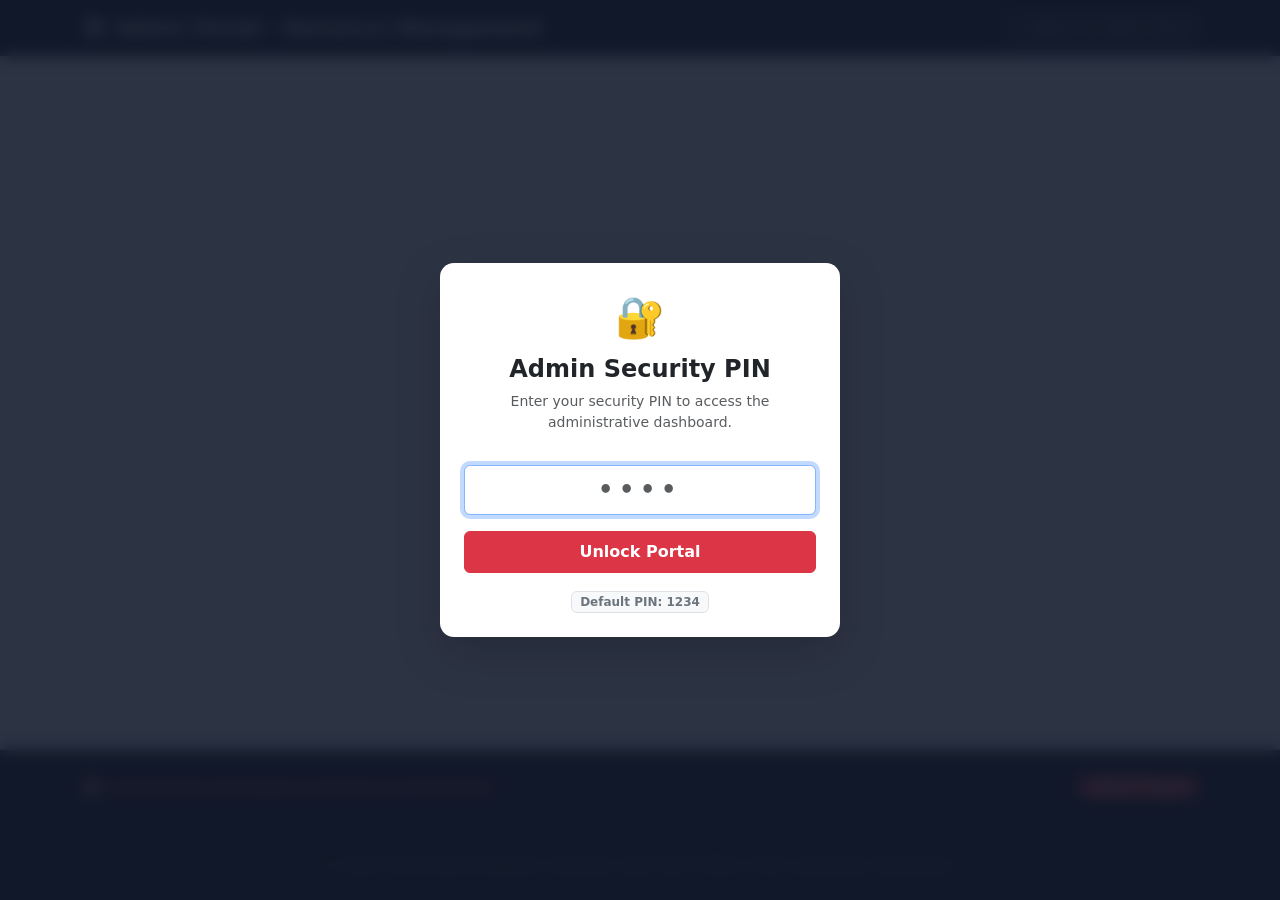
==== admin.html @ c096e893 "Initial commit: Community Emergency Resource Directory for CSE326" ====
<!DOCTYPE html>
<html lang="en">
<head>
  <meta charset="UTF-8">
  <meta name="viewport" content="width=device-width, initial-scale=1.0">
  <title>Admin Portal - Emergency Resource Directory | CSE326 Project</title>

  <!-- Bootstrap 5 CSS -->
  <link href="https://cdn.jsdelivr.net/npm/bootstrap@5.3.0/dist/css/bootstrap.min.css" rel="stylesheet">
  <!-- Custom Styles -->
  <link rel="stylesheet" href="css/styles.css">
</head>
<body class="bg-light d-flex flex-column min-vh-100">

  <!-- Header Navigation -->
  <header>
    <nav class="navbar navbar-dark bg-dark shadow-sm">
      <div class="container">
        <span class="navbar-brand fw-bold d-flex align-items-center gap-2">
          <span>🛡️</span> Admin Portal - Resource Management
        </span>
        <div class="d-flex align-items-center gap-2">
          <button id="logoutBtn" class="btn btn-outline-warning btn-sm d-none" title="Lock the admin portal">
            🔒 Lock Portal
          </button>
          <a href="index.html" class="btn btn-outline-light btn-sm">
            ← Return to Public Portal
          </a>
        </div>
      </div>
    </nav>
  </header>

  <!-- ========================================================================
       Security PIN Verification Modal Overlay
       ======================================================================== -->
  <div id="pinOverlay" class="pin-backdrop d-flex justify-content-center align-items-center">
    <div class="card shadow-lg border-0 p-4 text-center pin-card bg-white">
      <div class="mb-3">
        <span class="fs-1">🔐</span>
        <h4 class="fw-bold mt-2 text-dark">Admin Security PIN</h4>
        <p class="text-muted small">Enter your security PIN to access the administrative dashboard.</p>
      </div>
      <form id="pinForm" novalidate>
        <div class="mb-3">
          <input type="password" id="pinInput" class="form-control text-center fs-4 fw-bold letter-spacing-2" maxlength="6" placeholder="••••" required autofocus autocomplete="off">
          <div id="pinError" class="text-danger small mt-2 fw-semibold d-none"></div>
        </div>
        <button type="submit" class="btn btn-danger w-100 fw-semibold py-2">
          Unlock Portal
        </button>
      </form>
      <div class="mt-3">
        <span class="badge bg-light text-secondary border">Default PIN: <strong>1234</strong></span>
      </div>
    </div>
  </div>

  <!-- ========================================================================
       Main Admin Dashboard Content (Hidden until unlocked)
       ======================================================================== -->
  <main id="adminContent" class="container my-4 flex-grow-1 d-none">

    <!-- Notification Alert Banner Placeholder -->
    <div id="alertPlaceholder"></div>

    <div class="row">

      <!-- Add Resource Form Column -->
      <section class="col-lg-4 mb-4">
        <div class="card shadow-sm border-0">
          <div class="card-header bg-danger text-white py-2">
            <h6 class="fw-bold mb-0">➕ Add New Emergency Resource</h6>
          </div>
          <div class="card-body">
            <form id="addResourceForm" novalidate>
              
              <div class="mb-2">
                <label for="resName" class="form-label small fw-semibold">Resource / Facility Name</label>
                <input type="text" id="resName" class="form-control" required placeholder="e.g. Civil Hospital Relief Wing">
                <div class="invalid-feedback">Please enter a valid resource name (min 3 characters).</div>
              </div>

              <div class="mb-2">
                <label for="resCategory" class="form-label small fw-semibold">Category</label>
                <select id="resCategory" class="form-select">
                  <option value="Medical">Medical Aid</option>
                  <option value="Shelter">Shelter</option>
                  <option value="Food & Water">Food & Water</option>
                  <option value="Helpline">Helpline</option>
                </select>
              </div>

              <div class="mb-2">
                <label for="resContact" class="form-label small fw-semibold">Emergency Contact Number</label>
                <input type="text" id="resContact" class="form-control" required placeholder="e.g. 9876543210 or 1070">
                <div class="invalid-feedback">Enter a valid phone number (10 digits) or helpline.</div>
              </div>

              <div class="row g-2 mb-2">
                <div class="col-6">
                  <label for="resLat" class="form-label small fw-semibold">Latitude</label>
                  <input type="number" step="any" id="resLat" class="form-control" required placeholder="e.g. 31.2530">
                  <div class="invalid-feedback">Valid lat: -90 to 90.</div>
                </div>
                <div class="col-6">
                  <label for="resLng" class="form-label small fw-semibold">Longitude</label>
                  <input type="number" step="any" id="resLng" class="form-control" required placeholder="e.g. 75.7037">
                  <div class="invalid-feedback">Valid lng: -180 to 180.</div>
                </div>
              </div>

              <div class="mb-3">
                <label for="resStatus" class="form-label small fw-semibold">Availability Status</label>
                <select id="resStatus" class="form-select">
                  <option value="Available">Available</option>
                  <option value="Limited">Limited</option>
                  <option value="Full">Full</option>
                </select>
              </div>

              <button type="submit" class="btn btn-danger w-100 fw-semibold">
                Save Emergency Listing
              </button>
            </form>
          </div>
        </div>
      </section>

      <!-- Management Table Column -->
      <section class="col-lg-8">
        <div class="card shadow-sm border-0">
          <div class="card-header bg-white py-2 d-flex flex-wrap justify-content-between align-items-center gap-2">
            <div class="d-flex align-items-center gap-2">
              <h6 class="fw-bold mb-0 text-secondary">📋 Listing Verification & Live Status</h6>
              <span class="badge bg-secondary" id="adminListingCount">0 Listings</span>
            </div>
            <div class="d-flex gap-2">
              <button id="exportJsonBtn" class="btn btn-outline-primary btn-sm" title="Export listings as JSON file">
                📥 Export JSON
              </button>
              <button id="resetDataBtn" class="btn btn-outline-secondary btn-sm" title="Reset sample resources to default">
                🔄 Reset Demo Data
              </button>
            </div>
          </div>
          <div class="card-body p-0">
            <div class="table-responsive">
              <table class="table table-bordered table-hover align-middle mb-0">
                <thead class="table-light">
                  <tr>
                    <th>Resource Details</th>
                    <th style="width: 140px;">Availability</th>
                    <th style="width: 120px;">Verification</th>
                    <th style="width: 100px;">Actions</th>
                  </tr>
                </thead>
                <tbody id="adminTableBody">
                  <!-- Injected dynamically via admin.js -->
                </tbody>
              </table>
            </div>
          </div>
        </div>
      </section>

    </div>
  </main>

  <!-- Semantic Footer with Academic Credentials -->
  <footer class="bg-dark text-light py-4">
    <div class="container text-center">
      <div class="row align-items-center">
        <div class="col-md-6 text-md-start mb-2 mb-md-0">
          <span class="fw-bold text-danger">🚨 Community Emergency Resource Directory</span>
          <p class="small text-muted mb-0">Admin Portal - Restricted Access Dashboard</p>
        </div>
        <div class="col-md-6 text-md-end">
          <span class="badge bg-danger mb-1">CSE326 Project</span>
          <p class="small text-muted mb-0">Internet & Web Programming | Academic Submission</p>
        </div>
      </div>
      <hr class="border-secondary my-3">
      <p class="small text-secondary mb-0">© 2026 Community Emergency Directory. Built with HTML5, CSS3, JavaScript, Bootstrap 5</p>
    </div>
  </footer>

  <!-- Scripts in Proper Execution Order -->
  <script src="js/data.js"></script>
  <script src="js/admin.js"></script>
</body>
</html>
---- css/styles.css ----
/* ==========================================================================
   Community Emergency Resource Directory - Stylesheet
   Course: CSE326 (Internet & Web Programming)
   ========================================================================== */

/* Root CSS Variables for Design Consistency */
:root {
  --primary-red: #dc3545;
  --dark-red: #bb2d3b;
  --emergency-bg: #fff5f5;
  --dark-navy: #0f172a;
  --card-border: #e2e8f0;
}

/* Ensure the Leaflet map container has explicit dimensions */
#map {
  height: 380px;
  width: 100%;
  border-radius: 8px;
  z-index: 1;
}

/* Emergency Helpline Quick Strip */
.helpline-strip {
  background: linear-gradient(90deg, #dc3545 0%, #b02a37 100%);
  color: #ffffff;
  font-size: 0.88rem;
}

.helpline-chip {
  background: rgba(255, 255, 255, 0.18);
  border-radius: 20px;
  padding: 3px 12px;
  transition: all 0.2s ease;
  text-decoration: none;
  color: #ffffff;
  display: inline-flex;
  align-items: center;
  gap: 5px;
}

.helpline-chip:hover {
  background: #ffffff;
  color: var(--primary-red);
  transform: translateY(-1px);
}

/* Interactive Resource Cards with Hover Animation */
.resource-card {
  transition: transform 0.25s ease, box-shadow 0.25s ease;
  border: 1px solid var(--card-border);
  border-radius: 10px;
}

.resource-card:hover {
  transform: translateY(-5px);
  box-shadow: 0 10px 20px rgba(0, 0, 0, 0.08) !important;
}

/* Custom Verification Status Badges */
.badge-verified {
  background-color: #198754;
  color: #ffffff;
}

.badge-unverified {
  background-color: #ffc107;
  color: #212529;
}

/* Quick helpline card tweaks */
.helpline-box {
  background-color: #f8f9fa;
  border-left: 4px solid #dc3545;
}

/* Stats Counter Cards */
.stat-card {
  background: #ffffff;
  border-radius: 8px;
  padding: 12px 16px;
  border-left: 4px solid var(--primary-red);
  box-shadow: 0 2px 4px rgba(0, 0, 0, 0.04);
}

/* Ensure Leaflet popups fit nicely */
.leaflet-popup-content {
  font-family: inherit;
  line-height: 1.4;
}

/* ==========================================================================
   Security PIN Lock Screen Overlay (Admin Portal)
   ========================================================================== */
.pin-backdrop {
  position: fixed;
  top: 0;
  left: 0;
  width: 100vw;
  height: 100vh;
  background: rgba(15, 23, 42, 0.88);
  backdrop-filter: blur(8px);
  -webkit-backdrop-filter: blur(8px);
  z-index: 9999;
}

.pin-card {
  max-width: 400px;
  width: 90%;
  border-radius: 14px;
}

.letter-spacing-2 {
  letter-spacing: 0.35rem;
}

/* Keyframe shake animation for incorrect PIN entry */
@keyframes shakeEffect {
  0%, 100% { transform: translateX(0); }
  20%, 60% { transform: translateX(-10px); }
  40%, 80% { transform: translateX(10px); }
}

.shake {
  animation: shakeEffect 0.4s ease-in-out;
}

/* Footer Styling */
footer {
  margin-top: auto;
  border-top: 1px solid #e9ecef;
}
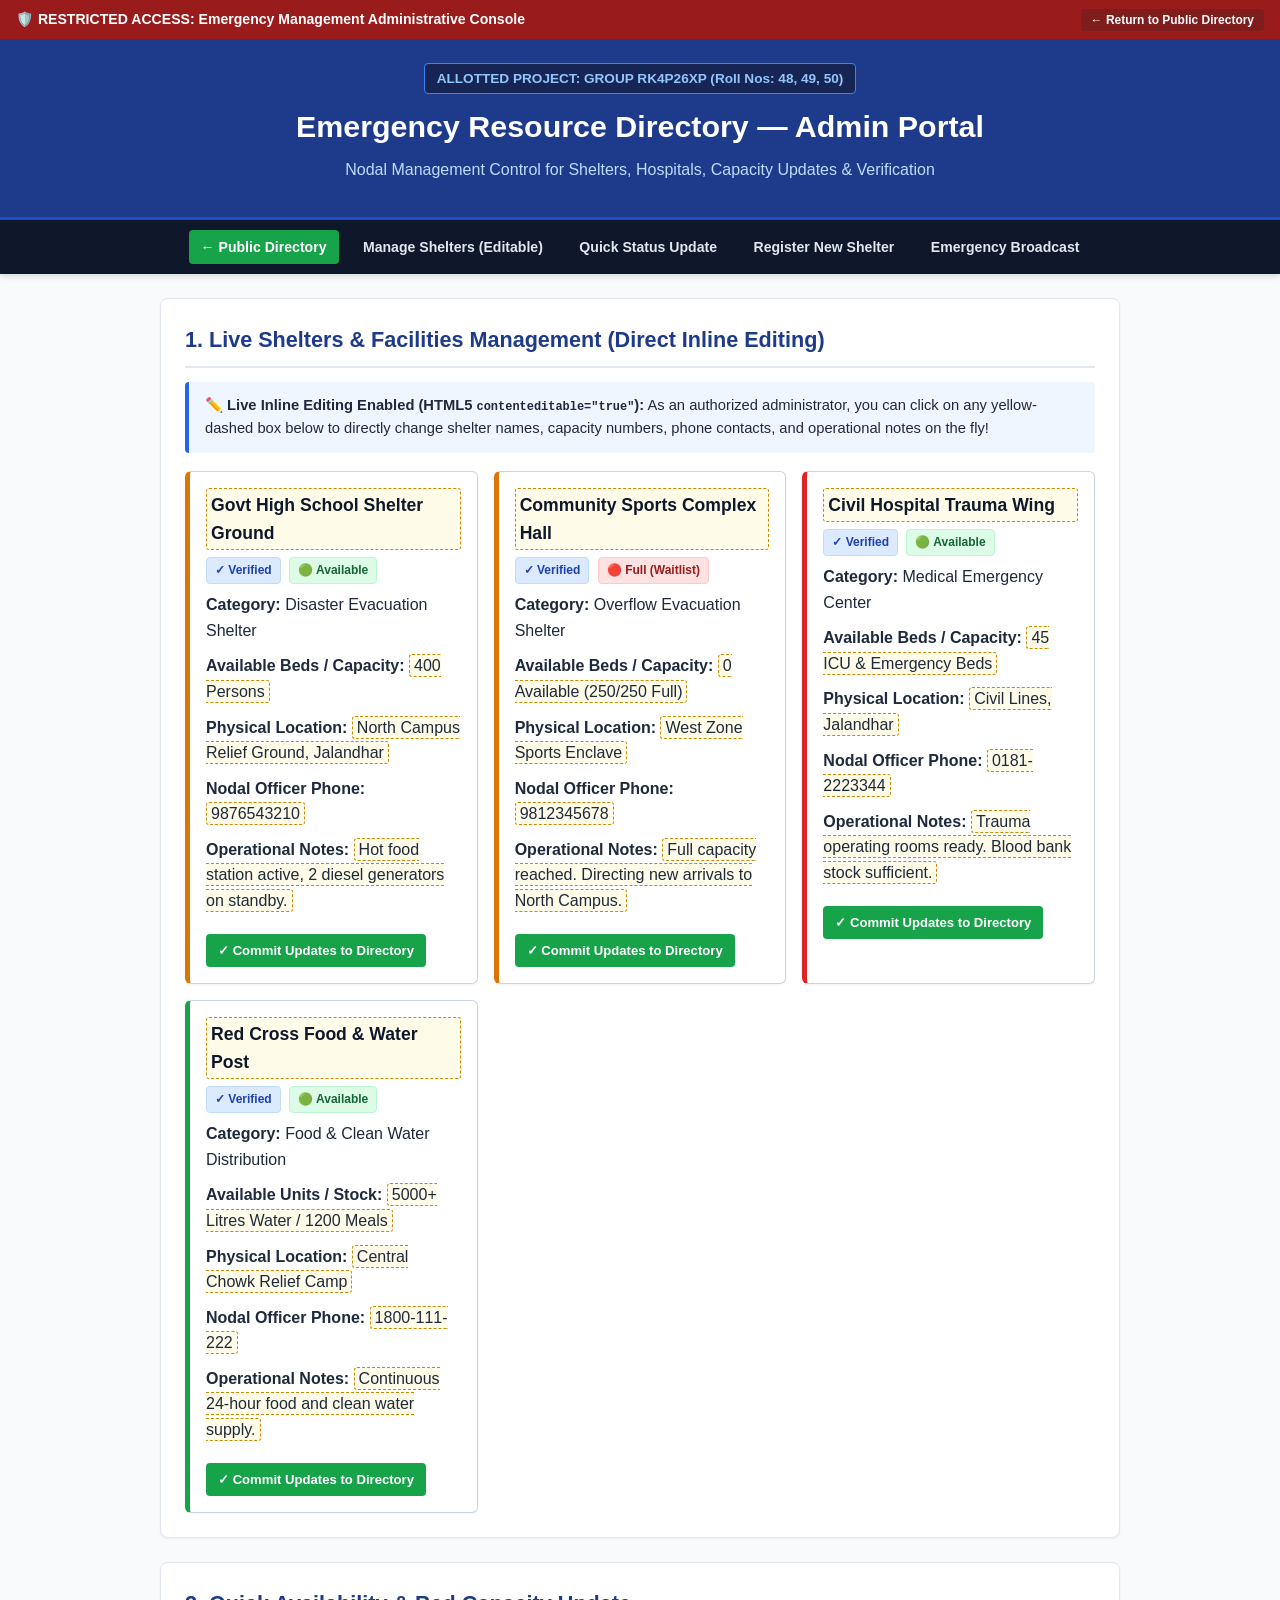
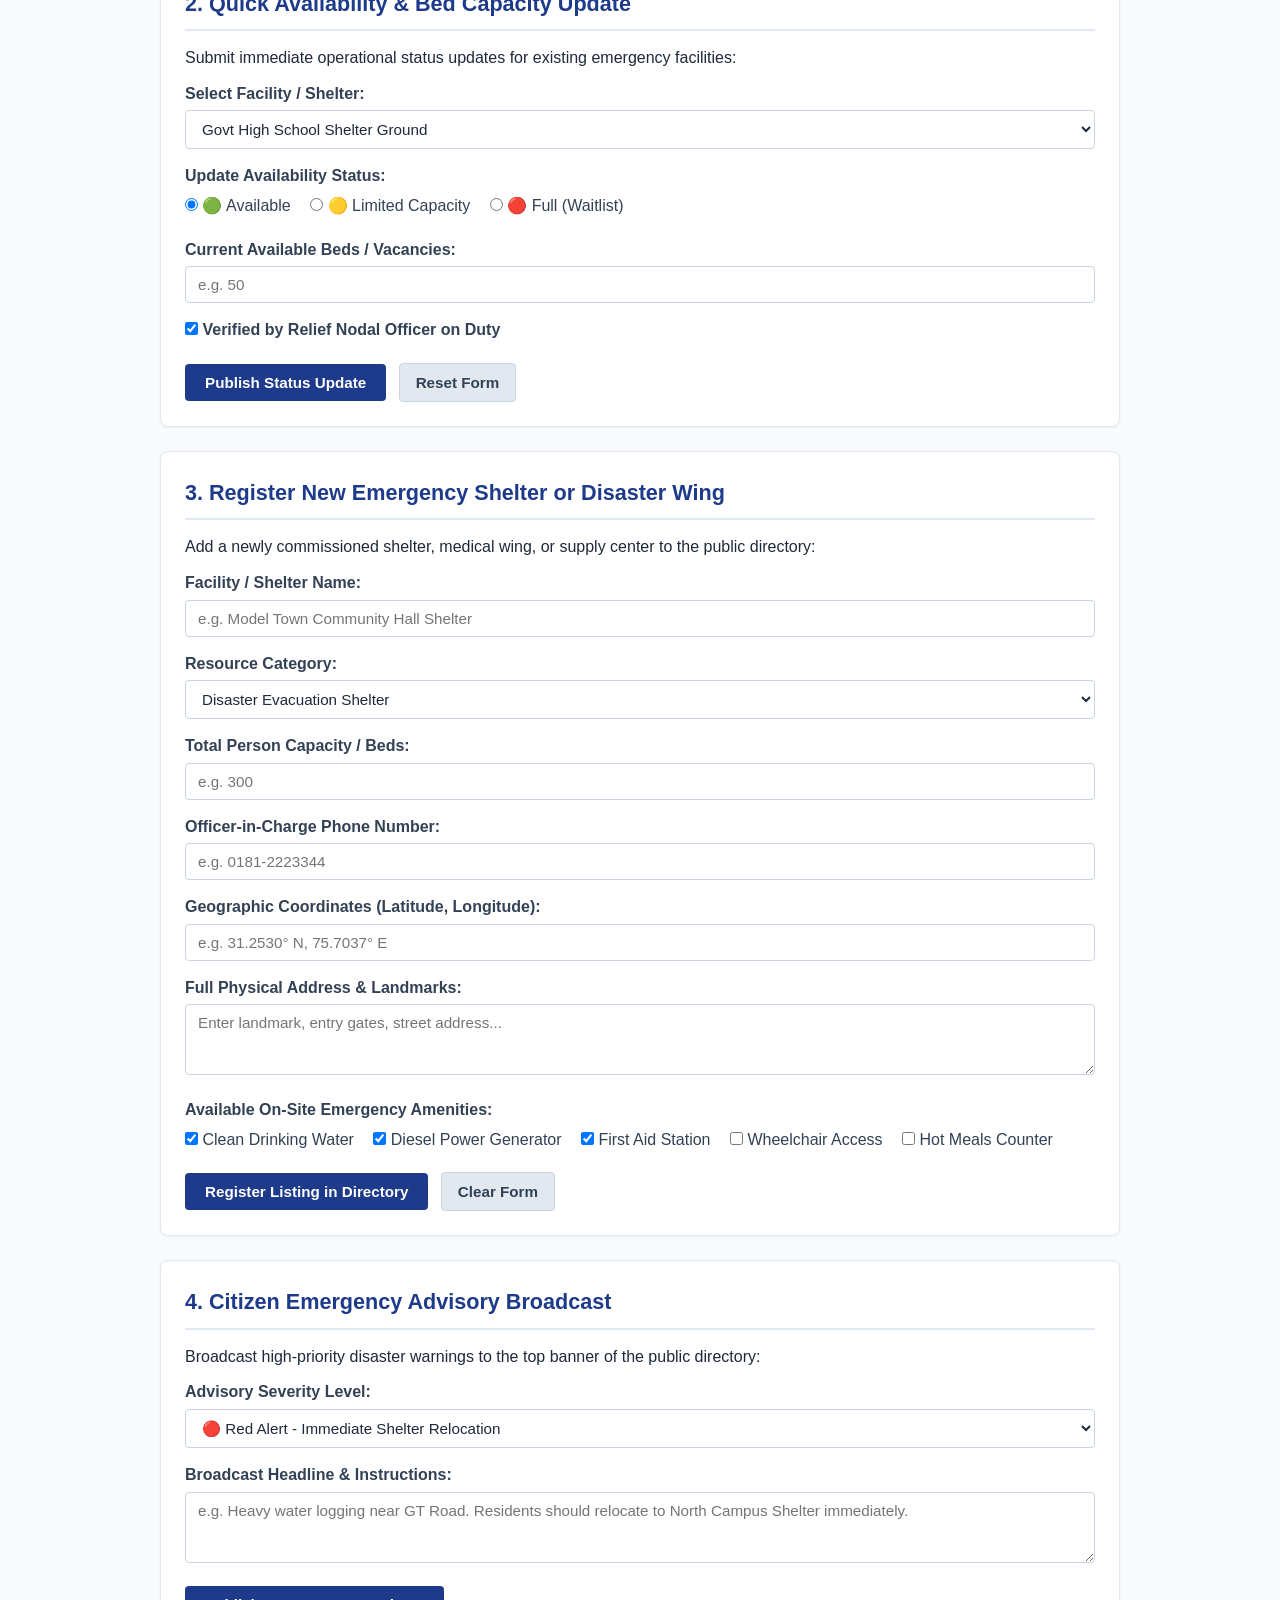
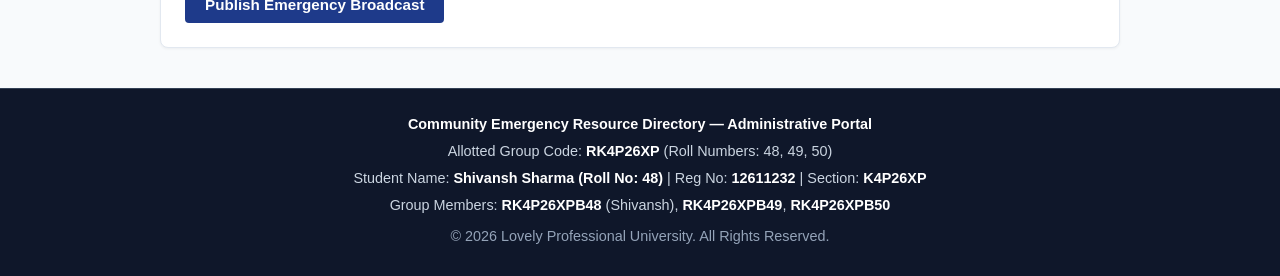
==== commit 289a5b78: "feat: editable shelters, separate admin portal, and interactive GPS map" ====
--- a/admin.html
+++ b/admin.html
@@ -1,192 +1,629 @@
 <!DOCTYPE html>
 <html lang="en">
 <head>
+  <!-- ====================================================================
+       CSE326: INTERNET PROGRAMMING - TERM PROJECT
+       Title: Community Emergency Resource Directory - Admin Portal
+       Allotted Group: RK4P26XP (Roll Nos: 48, 49, 50)
+       Student: Shivansh Sharma | Reg No: 12611232 | Roll No: 48 | Section: K4P26XP
+       ==================================================================== -->
   <meta charset="UTF-8">
   <meta name="viewport" content="width=device-width, initial-scale=1.0">
-  <title>Admin Portal - Emergency Resource Directory | CSE326 Project</title>
-
-  <!-- Bootstrap 5 CSS -->
-  <link href="https://cdn.jsdelivr.net/npm/bootstrap@5.3.0/dist/css/bootstrap.min.css" rel="stylesheet">
-  <!-- Custom Styles -->
-  <link rel="stylesheet" href="css/styles.css">
+  <meta name="author" content="Shivansh Sharma (Roll 48 - RK4P26XP)">
+  <meta name="description" content="Admin Portal for Community Emergency Resource Directory.">
+  <title>Admin Management Portal | Community Emergency Directory</title>
+
+  <!-- ====================================================================
+       UNIT #3: CLEAN, SIMPLE CSS STYLING (NORMAL STANDARD COLORS)
+       100% Pure HTML and CSS - No JavaScript
+       ==================================================================== -->
+  <style>
+    * {
+      margin: 0;
+      padding: 0;
+      box-sizing: border-box;
+    }
+
+    html {
+      scroll-behavior: smooth;
+    }
+
+    body {
+      font-family: Arial, Helvetica, sans-serif;
+      background-color: #f8fafc;
+      color: #1e293b;
+      line-height: 1.6;
+    }
+
+    /* Admin Red Warning Strip */
+    .admin-bar {
+      background-color: #991b1b;
+      color: #ffffff;
+      padding: 8px 16px;
+      font-size: 0.88em;
+      font-weight: bold;
+      display: flex;
+      justify-content: space-between;
+      align-items: center;
+      flex-wrap: wrap;
+    }
+
+    .admin-bar a {
+      color: #ffffff;
+      background-color: #7f1d1d;
+      padding: 4px 10px;
+      border-radius: 4px;
+      text-decoration: none;
+      font-size: 0.85em;
+    }
+
+    .admin-bar a:hover {
+      background-color: #450a0a;
+    }
+
+    header {
+      background-color: #1e3a8a;
+      color: #ffffff;
+      padding: 24px 16px;
+      text-align: center;
+      border-bottom: 3px solid #1d4ed8;
+    }
+
+    .group-tag {
+      display: inline-block;
+      background-color: #172554;
+      color: #93c5fd;
+      border: 1px solid #3b82f6;
+      padding: 4px 12px;
+      border-radius: 4px;
+      font-size: 0.85em;
+      font-weight: bold;
+      margin-bottom: 8px;
+    }
+
+    header h1 {
+      font-size: 1.9em;
+      margin-bottom: 6px;
+    }
+
+    header p {
+      color: #bfdbfe;
+      font-size: 1em;
+    }
+
+    nav {
+      position: sticky;
+      top: 0;
+      background-color: #0f172a;
+      padding: 10px 14px;
+      text-align: center;
+      z-index: 100;
+      box-shadow: 0 2px 6px rgba(0, 0, 0, 0.15);
+    }
+
+    nav a {
+      color: #e2e8f0;
+      text-decoration: none;
+      padding: 6px 12px;
+      margin: 0 4px;
+      font-weight: bold;
+      font-size: 0.88em;
+      border-radius: 4px;
+      display: inline-block;
+      transition: background-color 0.2s;
+    }
+
+    nav a:hover {
+      background-color: #2563eb;
+      color: #ffffff;
+    }
+
+    nav a.btn-public {
+      background-color: #16a34a;
+      color: #ffffff;
+    }
+
+    nav a.btn-public:hover {
+      background-color: #15803d;
+    }
+
+    main {
+      width: 92%;
+      max-width: 960px;
+      margin: 24px auto 40px auto;
+    }
+
+    section {
+      background-color: #ffffff;
+      border: 1px solid #e2e8f0;
+      border-radius: 8px;
+      padding: 24px;
+      margin-bottom: 24px;
+      box-shadow: 0 1px 3px rgba(0, 0, 0, 0.05);
+    }
+
+    h2 {
+      color: #1e3a8a;
+      border-bottom: 2px solid #e2e8f0;
+      padding-bottom: 8px;
+      margin-bottom: 14px;
+      font-size: 1.35em;
+    }
+
+    h3 {
+      color: #0f172a;
+      margin-top: 14px;
+      margin-bottom: 6px;
+      font-size: 1.1em;
+    }
+
+    p {
+      margin-bottom: 10px;
+    }
+
+    .alert-box {
+      background-color: #eff6ff;
+      border-left: 4px solid #2563eb;
+      padding: 12px 16px;
+      border-radius: 4px;
+      margin-bottom: 18px;
+      font-size: 0.92em;
+    }
+
+    /* Editable Shelter Management Grid */
+    .shelter-manage-grid {
+      display: grid;
+      grid-template-columns: repeat(auto-fit, minmax(280px, 1fr));
+      gap: 16px;
+      margin-top: 14px;
+    }
+
+    .shelter-box {
+      background-color: #ffffff;
+      border: 1px solid #cbd5e1;
+      border-left: 5px solid #d97706; /* Shelter Orange */
+      border-radius: 6px;
+      padding: 16px;
+      box-shadow: 0 1px 3px rgba(0, 0, 0, 0.05);
+    }
+
+    .shelter-box.med-box {
+      border-left-color: #dc2626; /* Medical Red */
+    }
+
+    .shelter-box.food-box {
+      border-left-color: #16a34a; /* Food Green */
+    }
+
+    .box-title {
+      font-size: 1.1em;
+      font-weight: bold;
+      color: #0f172a;
+      margin-bottom: 6px;
+    }
+
+    /* HTML5 ContentEditable */
+    [contenteditable="true"] {
+      padding: 2px 4px;
+      border-radius: 3px;
+      background-color: #fefce8;
+      border: 1px dashed #ca8a04;
+    }
+
+    [contenteditable="true"]:focus {
+      background-color: #ffffff;
+      border-color: #2563eb;
+      outline: 2px solid #2563eb;
+    }
+
+    .badge {
+      display: inline-block;
+      font-size: 0.75em;
+      font-weight: bold;
+      padding: 3px 8px;
+      border-radius: 4px;
+      margin-right: 4px;
+    }
+
+    .badge-verified {
+      background-color: #dbeafe;
+      color: #1e40af;
+      border: 1px solid #bfdbfe;
+    }
+
+    .badge-available {
+      background-color: #dcfce7;
+      color: #166534;
+      border: 1px solid #bbf7d0;
+    }
+
+    .badge-limited {
+      background-color: #fef3c7;
+      color: #92400e;
+      border: 1px solid #fde68a;
+    }
+
+    .badge-full {
+      background-color: #fee2e2;
+      color: #991b1b;
+      border: 1px solid #fecaca;
+    }
+
+    /* Form Styles */
+    .form-group {
+      margin-bottom: 14px;
+    }
+
+    label {
+      font-weight: bold;
+      display: inline-block;
+      margin-bottom: 4px;
+      color: #334155;
+    }
+
+    input[type="text"],
+    input[type="number"],
+    input[type="tel"],
+    select,
+    textarea {
+      width: 100%;
+      padding: 9px 12px;
+      border: 1px solid #cbd5e1;
+      border-radius: 4px;
+      font-family: inherit;
+      font-size: 0.95em;
+      background-color: #ffffff;
+      color: #1e293b;
+    }
+
+    input[type="text"]:focus,
+    input[type="number"]:focus,
+    input[type="tel"]:focus,
+    select:focus,
+    textarea:focus {
+      outline: none;
+      border-color: #2563eb;
+      box-shadow: 0 0 0 2px rgba(37, 99, 235, 0.2);
+    }
+
+    .radio-label, .check-label {
+      font-weight: normal;
+      margin-right: 15px;
+      cursor: pointer;
+    }
+
+    .form-buttons {
+      margin-top: 16px;
+    }
+
+    input[type="submit"],
+    button[type="submit"] {
+      background-color: #1e3a8a;
+      color: #ffffff;
+      border: none;
+      padding: 10px 20px;
+      border-radius: 4px;
+      font-weight: bold;
+      font-size: 0.95em;
+      cursor: pointer;
+      margin-right: 8px;
+      transition: background-color 0.2s;
+    }
+
+    input[type="submit"]:hover,
+    button[type="submit"]:hover {
+      background-color: #1d4ed8;
+    }
+
+    input[type="reset"] {
+      background-color: #e2e8f0;
+      color: #334155;
+      border: 1px solid #cbd5e1;
+      padding: 10px 16px;
+      border-radius: 4px;
+      font-weight: bold;
+      font-size: 0.95em;
+      cursor: pointer;
+    }
+
+    input[type="reset"]:hover {
+      background-color: #cbd5e1;
+    }
+
+    .btn-save-inline {
+      display: inline-block;
+      margin-top: 10px;
+      background-color: #16a34a;
+      color: white;
+      text-decoration: none;
+      padding: 6px 12px;
+      border-radius: 4px;
+      font-size: 0.82em;
+      font-weight: bold;
+    }
+
+    .btn-save-inline:hover {
+      background-color: #15803d;
+    }
+
+    footer {
+      background-color: #0f172a;
+      color: #cbd5e1;
+      text-align: center;
+      padding: 24px 16px;
+      font-size: 0.9em;
+      border-top: 1px solid #334155;
+    }
+
+    footer p {
+      margin-bottom: 4px;
+    }
+
+    footer strong {
+      color: #ffffff;
+    }
+  </style>
 </head>
-<body class="bg-light d-flex flex-column min-vh-100">
-
-  <!-- Header Navigation -->
+<body id="top">
+
+  <!-- ====================================================================
+       ADMIN WARNING BANNER
+       ==================================================================== -->
+  <div class="admin-bar">
+    <div>🛡️ RESTRICTED ACCESS: Emergency Management Administrative Console</div>
+    <div><a href="index.html">← Return to Public Directory</a></div>
+  </div>
+
+  <!-- ====================================================================
+       1. SEMANTIC HEADER (Unit #2)
+       ==================================================================== -->
   <header>
-    <nav class="navbar navbar-dark bg-dark shadow-sm">
-      <div class="container">
-        <span class="navbar-brand fw-bold d-flex align-items-center gap-2">
-          <span>🛡️</span> Admin Portal - Resource Management
-        </span>
-        <div class="d-flex align-items-center gap-2">
-          <button id="logoutBtn" class="btn btn-outline-warning btn-sm d-none" title="Lock the admin portal">
-            🔒 Lock Portal
-          </button>
-          <a href="index.html" class="btn btn-outline-light btn-sm">
-            ← Return to Public Portal
-          </a>
-        </div>
+    <div class="group-tag">ALLOTTED PROJECT: GROUP RK4P26XP (Roll Nos: 48, 49, 50)</div>
+    <h1>Emergency Resource Directory — Admin Portal</h1>
+    <p>Nodal Management Control for Shelters, Hospitals, Capacity Updates &amp; Verification</p>
+  </header>
+
+  <!-- ====================================================================
+       2. NAVIGATION BAR (Unit #1)
+       ==================================================================== -->
+  <nav>
+    <a href="index.html" class="btn-public">← Public Directory</a>
+    <a href="#manage-shelters">Manage Shelters (Editable)</a>
+    <a href="#quick-status">Quick Status Update</a>
+    <a href="#register-facility">Register New Shelter</a>
+    <a href="#broadcast">Emergency Broadcast</a>
+  </nav>
+
+  <!-- ====================================================================
+       3. MAIN CONTENT
+       ==================================================================== -->
+  <main>
+
+    <!-- SECTION 1: MANAGE EXISTING SHELTERS (INLINE DIRECT EDITING) -->
+    <section id="manage-shelters">
+      <h2>1. Live Shelters &amp; Facilities Management (Direct Inline Editing)</h2>
+      
+      <div class="alert-box">
+        ✏️ <strong>Live Inline Editing Enabled (HTML5 <code>contenteditable="true"</code>):</strong> 
+        As an authorized administrator, you can click on any yellow-dashed box below to directly change shelter names, capacity numbers, phone contacts, and operational notes on the fly!
       </div>
-    </nav>
-  </header>
-
-  <!-- ========================================================================
-       Security PIN Verification Modal Overlay
-       ======================================================================== -->
-  <div id="pinOverlay" class="pin-backdrop d-flex justify-content-center align-items-center">
-    <div class="card shadow-lg border-0 p-4 text-center pin-card bg-white">
-      <div class="mb-3">
-        <span class="fs-1">🔐</span>
-        <h4 class="fw-bold mt-2 text-dark">Admin Security PIN</h4>
-        <p class="text-muted small">Enter your security PIN to access the administrative dashboard.</p>
+
+      <div class="shelter-manage-grid">
+
+        <!-- Shelter 1: Govt High School -->
+        <div class="shelter-box">
+          <div class="box-title" contenteditable="true">Govt High School Shelter Ground</div>
+          <div style="margin-bottom: 8px;">
+            <span class="badge badge-verified">✓ Verified</span>
+            <span class="badge badge-available">🟢 Available</span>
+          </div>
+          <p><strong>Category:</strong> Disaster Evacuation Shelter</p>
+          <p><strong>Available Beds / Capacity:</strong> <span contenteditable="true">400 Persons</span></p>
+          <p><strong>Physical Location:</strong> <span contenteditable="true">North Campus Relief Ground, Jalandhar</span></p>
+          <p><strong>Nodal Officer Phone:</strong> <span contenteditable="true">9876543210</span></p>
+          <p><strong>Operational Notes:</strong> <span contenteditable="true">Hot food station active, 2 diesel generators on standby.</span></p>
+          <a href="registered.html" class="btn-save-inline">✓ Commit Updates to Directory</a>
+        </div>
+
+        <!-- Shelter 2: Sports Complex -->
+        <div class="shelter-box">
+          <div class="box-title" contenteditable="true">Community Sports Complex Hall</div>
+          <div style="margin-bottom: 8px;">
+            <span class="badge badge-verified">✓ Verified</span>
+            <span class="badge badge-full">🔴 Full (Waitlist)</span>
+          </div>
+          <p><strong>Category:</strong> Overflow Evacuation Shelter</p>
+          <p><strong>Available Beds / Capacity:</strong> <span contenteditable="true">0 Available (250/250 Full)</span></p>
+          <p><strong>Physical Location:</strong> <span contenteditable="true">West Zone Sports Enclave</span></p>
+          <p><strong>Nodal Officer Phone:</strong> <span contenteditable="true">9812345678</span></p>
+          <p><strong>Operational Notes:</strong> <span contenteditable="true">Full capacity reached. Directing new arrivals to North Campus.</span></p>
+          <a href="registered.html" class="btn-save-inline">✓ Commit Updates to Directory</a>
+        </div>
+
+        <!-- Shelter 3: Civil Hospital -->
+        <div class="shelter-box med-box">
+          <div class="box-title" contenteditable="true">Civil Hospital Trauma Wing</div>
+          <div style="margin-bottom: 8px;">
+            <span class="badge badge-verified">✓ Verified</span>
+            <span class="badge badge-available">🟢 Available</span>
+          </div>
+          <p><strong>Category:</strong> Medical Emergency Center</p>
+          <p><strong>Available Beds / Capacity:</strong> <span contenteditable="true">45 ICU &amp; Emergency Beds</span></p>
+          <p><strong>Physical Location:</strong> <span contenteditable="true">Civil Lines, Jalandhar</span></p>
+          <p><strong>Nodal Officer Phone:</strong> <span contenteditable="true">0181-2223344</span></p>
+          <p><strong>Operational Notes:</strong> <span contenteditable="true">Trauma operating rooms ready. Blood bank stock sufficient.</span></p>
+          <a href="registered.html" class="btn-save-inline">✓ Commit Updates to Directory</a>
+        </div>
+
+        <!-- Shelter 4: Red Cross Food Post -->
+        <div class="shelter-box food-box">
+          <div class="box-title" contenteditable="true">Red Cross Food &amp; Water Post</div>
+          <div style="margin-bottom: 8px;">
+            <span class="badge badge-verified">✓ Verified</span>
+            <span class="badge badge-available">🟢 Available</span>
+          </div>
+          <p><strong>Category:</strong> Food &amp; Clean Water Distribution</p>
+          <p><strong>Available Units / Stock:</strong> <span contenteditable="true">5000+ Litres Water / 1200 Meals</span></p>
+          <p><strong>Physical Location:</strong> <span contenteditable="true">Central Chowk Relief Camp</span></p>
+          <p><strong>Nodal Officer Phone:</strong> <span contenteditable="true">1800-111-222</span></p>
+          <p><strong>Operational Notes:</strong> <span contenteditable="true">Continuous 24-hour food and clean water supply.</span></p>
+          <a href="registered.html" class="btn-save-inline">✓ Commit Updates to Directory</a>
+        </div>
+
       </div>
-      <form id="pinForm" novalidate>
-        <div class="mb-3">
-          <input type="password" id="pinInput" class="form-control text-center fs-4 fw-bold letter-spacing-2" maxlength="6" placeholder="••••" required autofocus autocomplete="off">
-          <div id="pinError" class="text-danger small mt-2 fw-semibold d-none"></div>
-        </div>
-        <button type="submit" class="btn btn-danger w-100 fw-semibold py-2">
-          Unlock Portal
-        </button>
+    </section>
+
+    <!-- SECTION 2: QUICK CAPACITY & STATUS UPDATE FORM -->
+    <section id="quick-status">
+      <h2>2. Quick Availability &amp; Bed Capacity Update</h2>
+      <p>Submit immediate operational status updates for existing emergency facilities:</p>
+
+      <form action="registered.html" method="GET">
+
+        <div class="form-group">
+          <label for="select-facility">Select Facility / Shelter:</label>
+          <select id="select-facility" name="facility_name" required>
+            <option value="Govt High School Shelter">Govt High School Shelter Ground</option>
+            <option value="Community Sports Complex">Community Sports Complex Hall</option>
+            <option value="Civil Hospital Trauma Wing">Civil Hospital Trauma Wing</option>
+            <option value="Apex Relief Clinic">Apex Emergency Care Clinic</option>
+            <option value="Red Cross Relief Post">Red Cross Food &amp; Water Post</option>
+            <option value="District Control Room">District Disaster Control Room</option>
+          </select>
+        </div>
+
+        <div class="form-group">
+          <label>Update Availability Status:</label><br>
+          <label class="radio-label">
+            <input type="radio" name="new_status" value="Available" checked> 🟢 Available
+          </label>
+          <label class="radio-label">
+            <input type="radio" name="new_status" value="Limited"> 🟡 Limited Capacity
+          </label>
+          <label class="radio-label">
+            <input type="radio" name="new_status" value="Full"> 🔴 Full (Waitlist)
+          </label>
+        </div>
+
+        <div class="form-group">
+          <label for="current-beds">Current Available Beds / Vacancies:</label>
+          <input type="number" id="current-beds" name="available_beds" placeholder="e.g. 50" min="0" required>
+        </div>
+
+        <div class="form-group">
+          <label class="check-label">
+            <input type="checkbox" name="officer_verified" value="yes" checked> 
+            <strong>Verified by Relief Nodal Officer on Duty</strong>
+          </label>
+        </div>
+
+        <div class="form-buttons">
+          <input type="submit" value="Publish Status Update">
+          <input type="reset" value="Reset Form">
+        </div>
+
       </form>
-      <div class="mt-3">
-        <span class="badge bg-light text-secondary border">Default PIN: <strong>1234</strong></span>
-      </div>
-    </div>
-  </div>
-
-  <!-- ========================================================================
-       Main Admin Dashboard Content (Hidden until unlocked)
-       ======================================================================== -->
-  <main id="adminContent" class="container my-4 flex-grow-1 d-none">
-
-    <!-- Notification Alert Banner Placeholder -->
-    <div id="alertPlaceholder"></div>
-
-    <div class="row">
-
-      <!-- Add Resource Form Column -->
-      <section class="col-lg-4 mb-4">
-        <div class="card shadow-sm border-0">
-          <div class="card-header bg-danger text-white py-2">
-            <h6 class="fw-bold mb-0">➕ Add New Emergency Resource</h6>
-          </div>
-          <div class="card-body">
-            <form id="addResourceForm" novalidate>
-              
-              <div class="mb-2">
-                <label for="resName" class="form-label small fw-semibold">Resource / Facility Name</label>
-                <input type="text" id="resName" class="form-control" required placeholder="e.g. Civil Hospital Relief Wing">
-                <div class="invalid-feedback">Please enter a valid resource name (min 3 characters).</div>
-              </div>
-
-              <div class="mb-2">
-                <label for="resCategory" class="form-label small fw-semibold">Category</label>
-                <select id="resCategory" class="form-select">
-                  <option value="Medical">Medical Aid</option>
-                  <option value="Shelter">Shelter</option>
-                  <option value="Food & Water">Food & Water</option>
-                  <option value="Helpline">Helpline</option>
-                </select>
-              </div>
-
-              <div class="mb-2">
-                <label for="resContact" class="form-label small fw-semibold">Emergency Contact Number</label>
-                <input type="text" id="resContact" class="form-control" required placeholder="e.g. 9876543210 or 1070">
-                <div class="invalid-feedback">Enter a valid phone number (10 digits) or helpline.</div>
-              </div>
-
-              <div class="row g-2 mb-2">
-                <div class="col-6">
-                  <label for="resLat" class="form-label small fw-semibold">Latitude</label>
-                  <input type="number" step="any" id="resLat" class="form-control" required placeholder="e.g. 31.2530">
-                  <div class="invalid-feedback">Valid lat: -90 to 90.</div>
-                </div>
-                <div class="col-6">
-                  <label for="resLng" class="form-label small fw-semibold">Longitude</label>
-                  <input type="number" step="any" id="resLng" class="form-control" required placeholder="e.g. 75.7037">
-                  <div class="invalid-feedback">Valid lng: -180 to 180.</div>
-                </div>
-              </div>
-
-              <div class="mb-3">
-                <label for="resStatus" class="form-label small fw-semibold">Availability Status</label>
-                <select id="resStatus" class="form-select">
-                  <option value="Available">Available</option>
-                  <option value="Limited">Limited</option>
-                  <option value="Full">Full</option>
-                </select>
-              </div>
-
-              <button type="submit" class="btn btn-danger w-100 fw-semibold">
-                Save Emergency Listing
-              </button>
-            </form>
-          </div>
-        </div>
-      </section>
-
-      <!-- Management Table Column -->
-      <section class="col-lg-8">
-        <div class="card shadow-sm border-0">
-          <div class="card-header bg-white py-2 d-flex flex-wrap justify-content-between align-items-center gap-2">
-            <div class="d-flex align-items-center gap-2">
-              <h6 class="fw-bold mb-0 text-secondary">📋 Listing Verification & Live Status</h6>
-              <span class="badge bg-secondary" id="adminListingCount">0 Listings</span>
-            </div>
-            <div class="d-flex gap-2">
-              <button id="exportJsonBtn" class="btn btn-outline-primary btn-sm" title="Export listings as JSON file">
-                📥 Export JSON
-              </button>
-              <button id="resetDataBtn" class="btn btn-outline-secondary btn-sm" title="Reset sample resources to default">
-                🔄 Reset Demo Data
-              </button>
-            </div>
-          </div>
-          <div class="card-body p-0">
-            <div class="table-responsive">
-              <table class="table table-bordered table-hover align-middle mb-0">
-                <thead class="table-light">
-                  <tr>
-                    <th>Resource Details</th>
-                    <th style="width: 140px;">Availability</th>
-                    <th style="width: 120px;">Verification</th>
-                    <th style="width: 100px;">Actions</th>
-                  </tr>
-                </thead>
-                <tbody id="adminTableBody">
-                  <!-- Injected dynamically via admin.js -->
-                </tbody>
-              </table>
-            </div>
-          </div>
-        </div>
-      </section>
-
-    </div>
+    </section>
+
+    <!-- SECTION 3: REGISTER NEW EMERGENCY FACILITY -->
+    <section id="register-facility">
+      <h2>3. Register New Emergency Shelter or Disaster Wing</h2>
+      <p>Add a newly commissioned shelter, medical wing, or supply center to the public directory:</p>
+
+      <form action="registered.html" method="GET">
+
+        <div class="form-group">
+          <label for="new-name">Facility / Shelter Name:</label>
+          <input type="text" id="new-name" name="facility_name" placeholder="e.g. Model Town Community Hall Shelter" required>
+        </div>
+
+        <div class="form-group">
+          <label for="new-cat">Resource Category:</label>
+          <select id="new-cat" name="category" required>
+            <option value="Disaster Shelter">Disaster Evacuation Shelter</option>
+            <option value="Medical Aid">Medical Aid &amp; Hospital</option>
+            <option value="Food & Water">Food &amp; Clean Water Distribution</option>
+            <option value="Emergency Helpline">Emergency Helpline Desk</option>
+          </select>
+        </div>
+
+        <div class="form-group">
+          <label for="new-capacity">Total Person Capacity / Beds:</label>
+          <input type="number" id="new-capacity" name="total_capacity" placeholder="e.g. 300" min="1" required>
+        </div>
+
+        <div class="form-group">
+          <label for="new-phone">Officer-in-Charge Phone Number:</label>
+          <input type="tel" id="new-phone" name="officer_phone" placeholder="e.g. 0181-2223344" required>
+        </div>
+
+        <div class="form-group">
+          <label for="new-location">Geographic Coordinates (Latitude, Longitude):</label>
+          <input type="text" id="new-location" name="coordinates" placeholder="e.g. 31.2530° N, 75.7037° E">
+        </div>
+
+        <div class="form-group">
+          <label for="new-address">Full Physical Address &amp; Landmarks:</label>
+          <textarea id="new-address" name="address" rows="3" placeholder="Enter landmark, entry gates, street address..."></textarea>
+        </div>
+
+        <div class="form-group">
+          <label>Available On-Site Emergency Amenities:</label><br>
+          <label class="check-label"><input type="checkbox" name="amenity" value="water" checked> Clean Drinking Water</label>
+          <label class="check-label"><input type="checkbox" name="amenity" value="power" checked> Diesel Power Generator</label>
+          <label class="check-label"><input type="checkbox" name="amenity" value="firstaid" checked> First Aid Station</label>
+          <label class="check-label"><input type="checkbox" name="amenity" value="wheelchair"> Wheelchair Access</label>
+          <label class="check-label"><input type="checkbox" name="amenity" value="meals"> Hot Meals Counter</label>
+        </div>
+
+        <div class="form-buttons">
+          <input type="submit" value="Register Listing in Directory">
+          <input type="reset" value="Clear Form">
+        </div>
+
+      </form>
+    </section>
+
+    <!-- SECTION 4: EMERGENCY BROADCAST MESSAGE -->
+    <section id="broadcast">
+      <h2>4. Citizen Emergency Advisory Broadcast</h2>
+      <p>Broadcast high-priority disaster warnings to the top banner of the public directory:</p>
+
+      <form action="registered.html" method="GET">
+
+        <div class="form-group">
+          <label for="alert-level">Advisory Severity Level:</label>
+          <select id="alert-level" name="severity">
+            <option value="Yellow">🟡 Yellow Advisory - Standby Warning</option>
+            <option value="Orange">🟠 Orange Alert - Prepare for Evacuation</option>
+            <option value="Red" selected>🔴 Red Alert - Immediate Shelter Relocation</option>
+          </select>
+        </div>
+
+        <div class="form-group">
+          <label for="broadcast-msg">Broadcast Headline &amp; Instructions:</label>
+          <textarea id="broadcast-msg" name="broadcast_message" rows="3" placeholder="e.g. Heavy water logging near GT Road. Residents should relocate to North Campus Shelter immediately."></textarea>
+        </div>
+
+        <div class="form-buttons">
+          <input type="submit" value="Publish Emergency Broadcast">
+        </div>
+
+      </form>
+    </section>
+
   </main>
 
-  <!-- Semantic Footer with Academic Credentials -->
-  <footer class="bg-dark text-light py-4">
-    <div class="container text-center">
-      <div class="row align-items-center">
-        <div class="col-md-6 text-md-start mb-2 mb-md-0">
-          <span class="fw-bold text-danger">🚨 Community Emergency Resource Directory</span>
-          <p class="small text-muted mb-0">Admin Portal - Restricted Access Dashboard</p>
-        </div>
-        <div class="col-md-6 text-md-end">
-          <span class="badge bg-danger mb-1">CSE326 Project</span>
-          <p class="small text-muted mb-0">Internet & Web Programming | Academic Submission</p>
-        </div>
-      </div>
-      <hr class="border-secondary my-3">
-      <p class="small text-secondary mb-0">© 2026 Community Emergency Directory. Built with HTML5, CSS3, JavaScript, Bootstrap 5</p>
-    </div>
+  <!-- ====================================================================
+       4. SEMANTIC FOOTER
+       ==================================================================== -->
+  <footer>
+    <p><strong>Community Emergency Resource Directory — Administrative Portal</strong></p>
+    <p>Allotted Group Code: <strong>RK4P26XP</strong> (Roll Numbers: 48, 49, 50)</p>
+    <p>Student Name: <strong>Shivansh Sharma (Roll No: 48)</strong> | Reg No: <strong>12611232</strong> | Section: <strong>K4P26XP</strong></p>
+    <p>Group Members: <strong>RK4P26XPB48</strong> (Shivansh), <strong>RK4P26XPB49</strong>, <strong>RK4P26XPB50</strong></p>
+    <p style="margin-top: 8px; color: #94a3b8;">&copy; 2026 Lovely Professional University. All Rights Reserved.</p>
   </footer>
 
-  <!-- Scripts in Proper Execution Order -->
-  <script src="js/data.js"></script>
-  <script src="js/admin.js"></script>
 </body>
 </html>
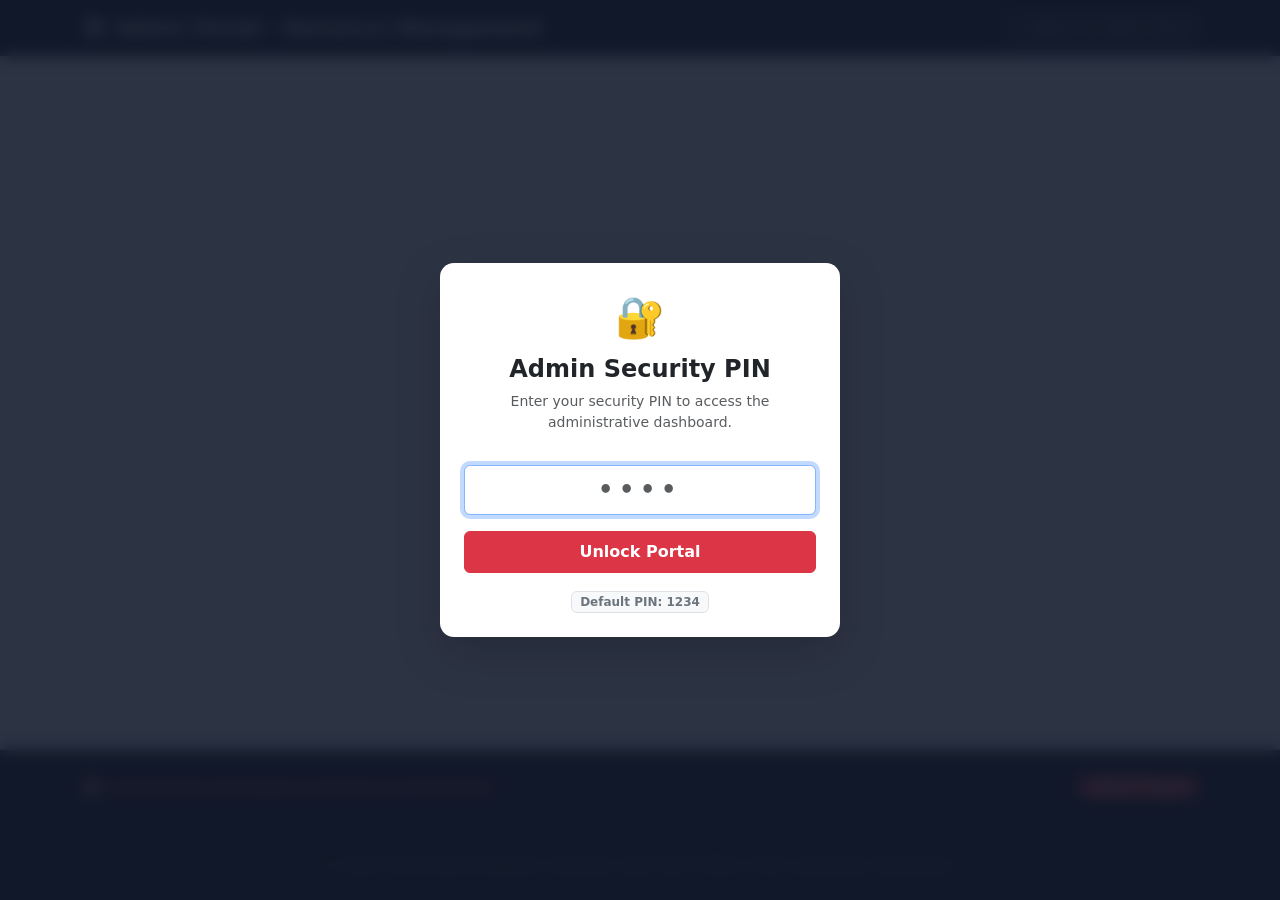
==== commit 0048ed1e: "revert: restore original starting website code and structure" ====
--- a/admin.html
+++ b/admin.html
@@ -1,629 +1,192 @@
 <!DOCTYPE html>
 <html lang="en">
 <head>
-  <!-- ====================================================================
-       CSE326: INTERNET PROGRAMMING - TERM PROJECT
-       Title: Community Emergency Resource Directory - Admin Portal
-       Allotted Group: RK4P26XP (Roll Nos: 48, 49, 50)
-       Student: Shivansh Sharma | Reg No: 12611232 | Roll No: 48 | Section: K4P26XP
-       ==================================================================== -->
   <meta charset="UTF-8">
   <meta name="viewport" content="width=device-width, initial-scale=1.0">
-  <meta name="author" content="Shivansh Sharma (Roll 48 - RK4P26XP)">
-  <meta name="description" content="Admin Portal for Community Emergency Resource Directory.">
-  <title>Admin Management Portal | Community Emergency Directory</title>
+  <title>Admin Portal - Emergency Resource Directory | CSE326 Project</title>
 
-  <!-- ====================================================================
-       UNIT #3: CLEAN, SIMPLE CSS STYLING (NORMAL STANDARD COLORS)
-       100% Pure HTML and CSS - No JavaScript
-       ==================================================================== -->
-  <style>
-    * {
-      margin: 0;
-      padding: 0;
-      box-sizing: border-box;
-    }
+  <!-- Bootstrap 5 CSS -->
+  <link href="https://cdn.jsdelivr.net/npm/bootstrap@5.3.0/dist/css/bootstrap.min.css" rel="stylesheet">
+  <!-- Custom Styles -->
+  <link rel="stylesheet" href="css/styles.css">
+</head>
+<body class="bg-light d-flex flex-column min-vh-100">
 
-    html {
-      scroll-behavior: smooth;
-    }
+  <!-- Header Navigation -->
+  <header>
+    <nav class="navbar navbar-dark bg-dark shadow-sm">
+      <div class="container">
+        <span class="navbar-brand fw-bold d-flex align-items-center gap-2">
+          <span>🛡️</span> Admin Portal - Resource Management
+        </span>
+        <div class="d-flex align-items-center gap-2">
+          <button id="logoutBtn" class="btn btn-outline-warning btn-sm d-none" title="Lock the admin portal">
+            🔒 Lock Portal
+          </button>
+          <a href="index.html" class="btn btn-outline-light btn-sm">
+            ← Return to Public Portal
+          </a>
+        </div>
+      </div>
+    </nav>
+  </header>
 
-    body {
-      font-family: Arial, Helvetica, sans-serif;
-      background-color: #f8fafc;
-      color: #1e293b;
-      line-height: 1.6;
-    }
-
-    /* Admin Red Warning Strip */
-    .admin-bar {
-      background-color: #991b1b;
-      color: #ffffff;
-      padding: 8px 16px;
-      font-size: 0.88em;
-      font-weight: bold;
-      display: flex;
-      justify-content: space-between;
-      align-items: center;
-      flex-wrap: wrap;
-    }
-
-    .admin-bar a {
-      color: #ffffff;
-      background-color: #7f1d1d;
-      padding: 4px 10px;
-      border-radius: 4px;
-      text-decoration: none;
-      font-size: 0.85em;
-    }
-
-    .admin-bar a:hover {
-      background-color: #450a0a;
-    }
-
-    header {
-      background-color: #1e3a8a;
-      color: #ffffff;
-      padding: 24px 16px;
-      text-align: center;
-      border-bottom: 3px solid #1d4ed8;
-    }
-
-    .group-tag {
-      display: inline-block;
-      background-color: #172554;
-      color: #93c5fd;
-      border: 1px solid #3b82f6;
-      padding: 4px 12px;
-      border-radius: 4px;
-      font-size: 0.85em;
-      font-weight: bold;
-      margin-bottom: 8px;
-    }
-
-    header h1 {
-      font-size: 1.9em;
-      margin-bottom: 6px;
-    }
-
-    header p {
-      color: #bfdbfe;
-      font-size: 1em;
-    }
-
-    nav {
-      position: sticky;
-      top: 0;
-      background-color: #0f172a;
-      padding: 10px 14px;
-      text-align: center;
-      z-index: 100;
-      box-shadow: 0 2px 6px rgba(0, 0, 0, 0.15);
-    }
-
-    nav a {
-      color: #e2e8f0;
-      text-decoration: none;
-      padding: 6px 12px;
-      margin: 0 4px;
-      font-weight: bold;
-      font-size: 0.88em;
-      border-radius: 4px;
-      display: inline-block;
-      transition: background-color 0.2s;
-    }
-
-    nav a:hover {
-      background-color: #2563eb;
-      color: #ffffff;
-    }
-
-    nav a.btn-public {
-      background-color: #16a34a;
-      color: #ffffff;
-    }
-
-    nav a.btn-public:hover {
-      background-color: #15803d;
-    }
-
-    main {
-      width: 92%;
-      max-width: 960px;
-      margin: 24px auto 40px auto;
-    }
-
-    section {
-      background-color: #ffffff;
-      border: 1px solid #e2e8f0;
-      border-radius: 8px;
-      padding: 24px;
-      margin-bottom: 24px;
-      box-shadow: 0 1px 3px rgba(0, 0, 0, 0.05);
-    }
-
-    h2 {
-      color: #1e3a8a;
-      border-bottom: 2px solid #e2e8f0;
-      padding-bottom: 8px;
-      margin-bottom: 14px;
-      font-size: 1.35em;
-    }
-
-    h3 {
-      color: #0f172a;
-      margin-top: 14px;
-      margin-bottom: 6px;
-      font-size: 1.1em;
-    }
-
-    p {
-      margin-bottom: 10px;
-    }
-
-    .alert-box {
-      background-color: #eff6ff;
-      border-left: 4px solid #2563eb;
-      padding: 12px 16px;
-      border-radius: 4px;
-      margin-bottom: 18px;
-      font-size: 0.92em;
-    }
-
-    /* Editable Shelter Management Grid */
-    .shelter-manage-grid {
-      display: grid;
-      grid-template-columns: repeat(auto-fit, minmax(280px, 1fr));
-      gap: 16px;
-      margin-top: 14px;
-    }
-
-    .shelter-box {
-      background-color: #ffffff;
-      border: 1px solid #cbd5e1;
-      border-left: 5px solid #d97706; /* Shelter Orange */
-      border-radius: 6px;
-      padding: 16px;
-      box-shadow: 0 1px 3px rgba(0, 0, 0, 0.05);
-    }
-
-    .shelter-box.med-box {
-      border-left-color: #dc2626; /* Medical Red */
-    }
-
-    .shelter-box.food-box {
-      border-left-color: #16a34a; /* Food Green */
-    }
-
-    .box-title {
-      font-size: 1.1em;
-      font-weight: bold;
-      color: #0f172a;
-      margin-bottom: 6px;
-    }
-
-    /* HTML5 ContentEditable */
-    [contenteditable="true"] {
-      padding: 2px 4px;
-      border-radius: 3px;
-      background-color: #fefce8;
-      border: 1px dashed #ca8a04;
-    }
-
-    [contenteditable="true"]:focus {
-      background-color: #ffffff;
-      border-color: #2563eb;
-      outline: 2px solid #2563eb;
-    }
-
-    .badge {
-      display: inline-block;
-      font-size: 0.75em;
-      font-weight: bold;
-      padding: 3px 8px;
-      border-radius: 4px;
-      margin-right: 4px;
-    }
-
-    .badge-verified {
-      background-color: #dbeafe;
-      color: #1e40af;
-      border: 1px solid #bfdbfe;
-    }
-
-    .badge-available {
-      background-color: #dcfce7;
-      color: #166534;
-      border: 1px solid #bbf7d0;
-    }
-
-    .badge-limited {
-      background-color: #fef3c7;
-      color: #92400e;
-      border: 1px solid #fde68a;
-    }
-
-    .badge-full {
-      background-color: #fee2e2;
-      color: #991b1b;
-      border: 1px solid #fecaca;
-    }
-
-    /* Form Styles */
-    .form-group {
-      margin-bottom: 14px;
-    }
-
-    label {
-      font-weight: bold;
-      display: inline-block;
-      margin-bottom: 4px;
-      color: #334155;
-    }
-
-    input[type="text"],
-    input[type="number"],
-    input[type="tel"],
-    select,
-    textarea {
-      width: 100%;
-      padding: 9px 12px;
-      border: 1px solid #cbd5e1;
-      border-radius: 4px;
-      font-family: inherit;
-      font-size: 0.95em;
-      background-color: #ffffff;
-      color: #1e293b;
-    }
-
-    input[type="text"]:focus,
-    input[type="number"]:focus,
-    input[type="tel"]:focus,
-    select:focus,
-    textarea:focus {
-      outline: none;
-      border-color: #2563eb;
-      box-shadow: 0 0 0 2px rgba(37, 99, 235, 0.2);
-    }
-
-    .radio-label, .check-label {
-      font-weight: normal;
-      margin-right: 15px;
-      cursor: pointer;
-    }
-
-    .form-buttons {
-      margin-top: 16px;
-    }
-
-    input[type="submit"],
-    button[type="submit"] {
-      background-color: #1e3a8a;
-      color: #ffffff;
-      border: none;
-      padding: 10px 20px;
-      border-radius: 4px;
-      font-weight: bold;
-      font-size: 0.95em;
-      cursor: pointer;
-      margin-right: 8px;
-      transition: background-color 0.2s;
-    }
-
-    input[type="submit"]:hover,
-    button[type="submit"]:hover {
-      background-color: #1d4ed8;
-    }
-
-    input[type="reset"] {
-      background-color: #e2e8f0;
-      color: #334155;
-      border: 1px solid #cbd5e1;
-      padding: 10px 16px;
-      border-radius: 4px;
-      font-weight: bold;
-      font-size: 0.95em;
-      cursor: pointer;
-    }
-
-    input[type="reset"]:hover {
-      background-color: #cbd5e1;
-    }
-
-    .btn-save-inline {
-      display: inline-block;
-      margin-top: 10px;
-      background-color: #16a34a;
-      color: white;
-      text-decoration: none;
-      padding: 6px 12px;
-      border-radius: 4px;
-      font-size: 0.82em;
-      font-weight: bold;
-    }
-
-    .btn-save-inline:hover {
-      background-color: #15803d;
-    }
-
-    footer {
-      background-color: #0f172a;
-      color: #cbd5e1;
-      text-align: center;
-      padding: 24px 16px;
-      font-size: 0.9em;
-      border-top: 1px solid #334155;
-    }
-
-    footer p {
-      margin-bottom: 4px;
-    }
-
-    footer strong {
-      color: #ffffff;
-    }
-  </style>
-</head>
-<body id="top">
-
-  <!-- ====================================================================
-       ADMIN WARNING BANNER
-       ==================================================================== -->
-  <div class="admin-bar">
-    <div>🛡️ RESTRICTED ACCESS: Emergency Management Administrative Console</div>
-    <div><a href="index.html">← Return to Public Directory</a></div>
+  <!-- ========================================================================
+       Security PIN Verification Modal Overlay
+       ======================================================================== -->
+  <div id="pinOverlay" class="pin-backdrop d-flex justify-content-center align-items-center">
+    <div class="card shadow-lg border-0 p-4 text-center pin-card bg-white">
+      <div class="mb-3">
+        <span class="fs-1">🔐</span>
+        <h4 class="fw-bold mt-2 text-dark">Admin Security PIN</h4>
+        <p class="text-muted small">Enter your security PIN to access the administrative dashboard.</p>
+      </div>
+      <form id="pinForm" novalidate>
+        <div class="mb-3">
+          <input type="password" id="pinInput" class="form-control text-center fs-4 fw-bold letter-spacing-2" maxlength="6" placeholder="••••" required autofocus autocomplete="off">
+          <div id="pinError" class="text-danger small mt-2 fw-semibold d-none"></div>
+        </div>
+        <button type="submit" class="btn btn-danger w-100 fw-semibold py-2">
+          Unlock Portal
+        </button>
+      </form>
+      <div class="mt-3">
+        <span class="badge bg-light text-secondary border">Default PIN: <strong>1234</strong></span>
+      </div>
+    </div>
   </div>
 
-  <!-- ====================================================================
-       1. SEMANTIC HEADER (Unit #2)
-       ==================================================================== -->
-  <header>
-    <div class="group-tag">ALLOTTED PROJECT: GROUP RK4P26XP (Roll Nos: 48, 49, 50)</div>
-    <h1>Emergency Resource Directory — Admin Portal</h1>
-    <p>Nodal Management Control for Shelters, Hospitals, Capacity Updates &amp; Verification</p>
-  </header>
+  <!-- ========================================================================
+       Main Admin Dashboard Content (Hidden until unlocked)
+       ======================================================================== -->
+  <main id="adminContent" class="container my-4 flex-grow-1 d-none">
 
-  <!-- ====================================================================
-       2. NAVIGATION BAR (Unit #1)
-       ==================================================================== -->
-  <nav>
-    <a href="index.html" class="btn-public">← Public Directory</a>
-    <a href="#manage-shelters">Manage Shelters (Editable)</a>
-    <a href="#quick-status">Quick Status Update</a>
-    <a href="#register-facility">Register New Shelter</a>
-    <a href="#broadcast">Emergency Broadcast</a>
-  </nav>
+    <!-- Notification Alert Banner Placeholder -->
+    <div id="alertPlaceholder"></div>
 
-  <!-- ====================================================================
-       3. MAIN CONTENT
-       ==================================================================== -->
-  <main>
+    <div class="row">
 
-    <!-- SECTION 1: MANAGE EXISTING SHELTERS (INLINE DIRECT EDITING) -->
-    <section id="manage-shelters">
-      <h2>1. Live Shelters &amp; Facilities Management (Direct Inline Editing)</h2>
-      
-      <div class="alert-box">
-        ✏️ <strong>Live Inline Editing Enabled (HTML5 <code>contenteditable="true"</code>):</strong> 
-        As an authorized administrator, you can click on any yellow-dashed box below to directly change shelter names, capacity numbers, phone contacts, and operational notes on the fly!
-      </div>
+      <!-- Add Resource Form Column -->
+      <section class="col-lg-4 mb-4">
+        <div class="card shadow-sm border-0">
+          <div class="card-header bg-danger text-white py-2">
+            <h6 class="fw-bold mb-0">➕ Add New Emergency Resource</h6>
+          </div>
+          <div class="card-body">
+            <form id="addResourceForm" novalidate>
+              
+              <div class="mb-2">
+                <label for="resName" class="form-label small fw-semibold">Resource / Facility Name</label>
+                <input type="text" id="resName" class="form-control" required placeholder="e.g. Civil Hospital Relief Wing">
+                <div class="invalid-feedback">Please enter a valid resource name (min 3 characters).</div>
+              </div>
 
-      <div class="shelter-manage-grid">
+              <div class="mb-2">
+                <label for="resCategory" class="form-label small fw-semibold">Category</label>
+                <select id="resCategory" class="form-select">
+                  <option value="Medical">Medical Aid</option>
+                  <option value="Shelter">Shelter</option>
+                  <option value="Food & Water">Food & Water</option>
+                  <option value="Helpline">Helpline</option>
+                </select>
+              </div>
 
-        <!-- Shelter 1: Govt High School -->
-        <div class="shelter-box">
-          <div class="box-title" contenteditable="true">Govt High School Shelter Ground</div>
-          <div style="margin-bottom: 8px;">
-            <span class="badge badge-verified">✓ Verified</span>
-            <span class="badge badge-available">🟢 Available</span>
+              <div class="mb-2">
+                <label for="resContact" class="form-label small fw-semibold">Emergency Contact Number</label>
+                <input type="text" id="resContact" class="form-control" required placeholder="e.g. 9876543210 or 1070">
+                <div class="invalid-feedback">Enter a valid phone number (10 digits) or helpline.</div>
+              </div>
+
+              <div class="row g-2 mb-2">
+                <div class="col-6">
+                  <label for="resLat" class="form-label small fw-semibold">Latitude</label>
+                  <input type="number" step="any" id="resLat" class="form-control" required placeholder="e.g. 31.2530">
+                  <div class="invalid-feedback">Valid lat: -90 to 90.</div>
+                </div>
+                <div class="col-6">
+                  <label for="resLng" class="form-label small fw-semibold">Longitude</label>
+                  <input type="number" step="any" id="resLng" class="form-control" required placeholder="e.g. 75.7037">
+                  <div class="invalid-feedback">Valid lng: -180 to 180.</div>
+                </div>
+              </div>
+
+              <div class="mb-3">
+                <label for="resStatus" class="form-label small fw-semibold">Availability Status</label>
+                <select id="resStatus" class="form-select">
+                  <option value="Available">Available</option>
+                  <option value="Limited">Limited</option>
+                  <option value="Full">Full</option>
+                </select>
+              </div>
+
+              <button type="submit" class="btn btn-danger w-100 fw-semibold">
+                Save Emergency Listing
+              </button>
+            </form>
           </div>
-          <p><strong>Category:</strong> Disaster Evacuation Shelter</p>
-          <p><strong>Available Beds / Capacity:</strong> <span contenteditable="true">400 Persons</span></p>
-          <p><strong>Physical Location:</strong> <span contenteditable="true">North Campus Relief Ground, Jalandhar</span></p>
-          <p><strong>Nodal Officer Phone:</strong> <span contenteditable="true">9876543210</span></p>
-          <p><strong>Operational Notes:</strong> <span contenteditable="true">Hot food station active, 2 diesel generators on standby.</span></p>
-          <a href="registered.html" class="btn-save-inline">✓ Commit Updates to Directory</a>
         </div>
+      </section>
 
-        <!-- Shelter 2: Sports Complex -->
-        <div class="shelter-box">
-          <div class="box-title" contenteditable="true">Community Sports Complex Hall</div>
-          <div style="margin-bottom: 8px;">
-            <span class="badge badge-verified">✓ Verified</span>
-            <span class="badge badge-full">🔴 Full (Waitlist)</span>
+      <!-- Management Table Column -->
+      <section class="col-lg-8">
+        <div class="card shadow-sm border-0">
+          <div class="card-header bg-white py-2 d-flex flex-wrap justify-content-between align-items-center gap-2">
+            <div class="d-flex align-items-center gap-2">
+              <h6 class="fw-bold mb-0 text-secondary">📋 Listing Verification & Live Status</h6>
+              <span class="badge bg-secondary" id="adminListingCount">0 Listings</span>
+            </div>
+            <div class="d-flex gap-2">
+              <button id="exportJsonBtn" class="btn btn-outline-primary btn-sm" title="Export listings as JSON file">
+                📥 Export JSON
+              </button>
+              <button id="resetDataBtn" class="btn btn-outline-secondary btn-sm" title="Reset sample resources to default">
+                🔄 Reset Demo Data
+              </button>
+            </div>
           </div>
-          <p><strong>Category:</strong> Overflow Evacuation Shelter</p>
-          <p><strong>Available Beds / Capacity:</strong> <span contenteditable="true">0 Available (250/250 Full)</span></p>
-          <p><strong>Physical Location:</strong> <span contenteditable="true">West Zone Sports Enclave</span></p>
-          <p><strong>Nodal Officer Phone:</strong> <span contenteditable="true">9812345678</span></p>
-          <p><strong>Operational Notes:</strong> <span contenteditable="true">Full capacity reached. Directing new arrivals to North Campus.</span></p>
-          <a href="registered.html" class="btn-save-inline">✓ Commit Updates to Directory</a>
+          <div class="card-body p-0">
+            <div class="table-responsive">
+              <table class="table table-bordered table-hover align-middle mb-0">
+                <thead class="table-light">
+                  <tr>
+                    <th>Resource Details</th>
+                    <th style="width: 140px;">Availability</th>
+                    <th style="width: 120px;">Verification</th>
+                    <th style="width: 100px;">Actions</th>
+                  </tr>
+                </thead>
+                <tbody id="adminTableBody">
+                  <!-- Injected dynamically via admin.js -->
+                </tbody>
+              </table>
+            </div>
+          </div>
         </div>
+      </section>
 
-        <!-- Shelter 3: Civil Hospital -->
-        <div class="shelter-box med-box">
-          <div class="box-title" contenteditable="true">Civil Hospital Trauma Wing</div>
-          <div style="margin-bottom: 8px;">
-            <span class="badge badge-verified">✓ Verified</span>
-            <span class="badge badge-available">🟢 Available</span>
-          </div>
-          <p><strong>Category:</strong> Medical Emergency Center</p>
-          <p><strong>Available Beds / Capacity:</strong> <span contenteditable="true">45 ICU &amp; Emergency Beds</span></p>
-          <p><strong>Physical Location:</strong> <span contenteditable="true">Civil Lines, Jalandhar</span></p>
-          <p><strong>Nodal Officer Phone:</strong> <span contenteditable="true">0181-2223344</span></p>
-          <p><strong>Operational Notes:</strong> <span contenteditable="true">Trauma operating rooms ready. Blood bank stock sufficient.</span></p>
-          <a href="registered.html" class="btn-save-inline">✓ Commit Updates to Directory</a>
-        </div>
-
-        <!-- Shelter 4: Red Cross Food Post -->
-        <div class="shelter-box food-box">
-          <div class="box-title" contenteditable="true">Red Cross Food &amp; Water Post</div>
-          <div style="margin-bottom: 8px;">
-            <span class="badge badge-verified">✓ Verified</span>
-            <span class="badge badge-available">🟢 Available</span>
-          </div>
-          <p><strong>Category:</strong> Food &amp; Clean Water Distribution</p>
-          <p><strong>Available Units / Stock:</strong> <span contenteditable="true">5000+ Litres Water / 1200 Meals</span></p>
-          <p><strong>Physical Location:</strong> <span contenteditable="true">Central Chowk Relief Camp</span></p>
-          <p><strong>Nodal Officer Phone:</strong> <span contenteditable="true">1800-111-222</span></p>
-          <p><strong>Operational Notes:</strong> <span contenteditable="true">Continuous 24-hour food and clean water supply.</span></p>
-          <a href="registered.html" class="btn-save-inline">✓ Commit Updates to Directory</a>
-        </div>
-
-      </div>
-    </section>
-
-    <!-- SECTION 2: QUICK CAPACITY & STATUS UPDATE FORM -->
-    <section id="quick-status">
-      <h2>2. Quick Availability &amp; Bed Capacity Update</h2>
-      <p>Submit immediate operational status updates for existing emergency facilities:</p>
-
-      <form action="registered.html" method="GET">
-
-        <div class="form-group">
-          <label for="select-facility">Select Facility / Shelter:</label>
-          <select id="select-facility" name="facility_name" required>
-            <option value="Govt High School Shelter">Govt High School Shelter Ground</option>
-            <option value="Community Sports Complex">Community Sports Complex Hall</option>
-            <option value="Civil Hospital Trauma Wing">Civil Hospital Trauma Wing</option>
-            <option value="Apex Relief Clinic">Apex Emergency Care Clinic</option>
-            <option value="Red Cross Relief Post">Red Cross Food &amp; Water Post</option>
-            <option value="District Control Room">District Disaster Control Room</option>
-          </select>
-        </div>
-
-        <div class="form-group">
-          <label>Update Availability Status:</label><br>
-          <label class="radio-label">
-            <input type="radio" name="new_status" value="Available" checked> 🟢 Available
-          </label>
-          <label class="radio-label">
-            <input type="radio" name="new_status" value="Limited"> 🟡 Limited Capacity
-          </label>
-          <label class="radio-label">
-            <input type="radio" name="new_status" value="Full"> 🔴 Full (Waitlist)
-          </label>
-        </div>
-
-        <div class="form-group">
-          <label for="current-beds">Current Available Beds / Vacancies:</label>
-          <input type="number" id="current-beds" name="available_beds" placeholder="e.g. 50" min="0" required>
-        </div>
-
-        <div class="form-group">
-          <label class="check-label">
-            <input type="checkbox" name="officer_verified" value="yes" checked> 
-            <strong>Verified by Relief Nodal Officer on Duty</strong>
-          </label>
-        </div>
-
-        <div class="form-buttons">
-          <input type="submit" value="Publish Status Update">
-          <input type="reset" value="Reset Form">
-        </div>
-
-      </form>
-    </section>
-
-    <!-- SECTION 3: REGISTER NEW EMERGENCY FACILITY -->
-    <section id="register-facility">
-      <h2>3. Register New Emergency Shelter or Disaster Wing</h2>
-      <p>Add a newly commissioned shelter, medical wing, or supply center to the public directory:</p>
-
-      <form action="registered.html" method="GET">
-
-        <div class="form-group">
-          <label for="new-name">Facility / Shelter Name:</label>
-          <input type="text" id="new-name" name="facility_name" placeholder="e.g. Model Town Community Hall Shelter" required>
-        </div>
-
-        <div class="form-group">
-          <label for="new-cat">Resource Category:</label>
-          <select id="new-cat" name="category" required>
-            <option value="Disaster Shelter">Disaster Evacuation Shelter</option>
-            <option value="Medical Aid">Medical Aid &amp; Hospital</option>
-            <option value="Food & Water">Food &amp; Clean Water Distribution</option>
-            <option value="Emergency Helpline">Emergency Helpline Desk</option>
-          </select>
-        </div>
-
-        <div class="form-group">
-          <label for="new-capacity">Total Person Capacity / Beds:</label>
-          <input type="number" id="new-capacity" name="total_capacity" placeholder="e.g. 300" min="1" required>
-        </div>
-
-        <div class="form-group">
-          <label for="new-phone">Officer-in-Charge Phone Number:</label>
-          <input type="tel" id="new-phone" name="officer_phone" placeholder="e.g. 0181-2223344" required>
-        </div>
-
-        <div class="form-group">
-          <label for="new-location">Geographic Coordinates (Latitude, Longitude):</label>
-          <input type="text" id="new-location" name="coordinates" placeholder="e.g. 31.2530° N, 75.7037° E">
-        </div>
-
-        <div class="form-group">
-          <label for="new-address">Full Physical Address &amp; Landmarks:</label>
-          <textarea id="new-address" name="address" rows="3" placeholder="Enter landmark, entry gates, street address..."></textarea>
-        </div>
-
-        <div class="form-group">
-          <label>Available On-Site Emergency Amenities:</label><br>
-          <label class="check-label"><input type="checkbox" name="amenity" value="water" checked> Clean Drinking Water</label>
-          <label class="check-label"><input type="checkbox" name="amenity" value="power" checked> Diesel Power Generator</label>
-          <label class="check-label"><input type="checkbox" name="amenity" value="firstaid" checked> First Aid Station</label>
-          <label class="check-label"><input type="checkbox" name="amenity" value="wheelchair"> Wheelchair Access</label>
-          <label class="check-label"><input type="checkbox" name="amenity" value="meals"> Hot Meals Counter</label>
-        </div>
-
-        <div class="form-buttons">
-          <input type="submit" value="Register Listing in Directory">
-          <input type="reset" value="Clear Form">
-        </div>
-
-      </form>
-    </section>
-
-    <!-- SECTION 4: EMERGENCY BROADCAST MESSAGE -->
-    <section id="broadcast">
-      <h2>4. Citizen Emergency Advisory Broadcast</h2>
-      <p>Broadcast high-priority disaster warnings to the top banner of the public directory:</p>
-
-      <form action="registered.html" method="GET">
-
-        <div class="form-group">
-          <label for="alert-level">Advisory Severity Level:</label>
-          <select id="alert-level" name="severity">
-            <option value="Yellow">🟡 Yellow Advisory - Standby Warning</option>
-            <option value="Orange">🟠 Orange Alert - Prepare for Evacuation</option>
-            <option value="Red" selected>🔴 Red Alert - Immediate Shelter Relocation</option>
-          </select>
-        </div>
-
-        <div class="form-group">
-          <label for="broadcast-msg">Broadcast Headline &amp; Instructions:</label>
-          <textarea id="broadcast-msg" name="broadcast_message" rows="3" placeholder="e.g. Heavy water logging near GT Road. Residents should relocate to North Campus Shelter immediately."></textarea>
-        </div>
-
-        <div class="form-buttons">
-          <input type="submit" value="Publish Emergency Broadcast">
-        </div>
-
-      </form>
-    </section>
-
+    </div>
   </main>
 
-  <!-- ====================================================================
-       4. SEMANTIC FOOTER
-       ==================================================================== -->
-  <footer>
-    <p><strong>Community Emergency Resource Directory — Administrative Portal</strong></p>
-    <p>Allotted Group Code: <strong>RK4P26XP</strong> (Roll Numbers: 48, 49, 50)</p>
-    <p>Student Name: <strong>Shivansh Sharma (Roll No: 48)</strong> | Reg No: <strong>12611232</strong> | Section: <strong>K4P26XP</strong></p>
-    <p>Group Members: <strong>RK4P26XPB48</strong> (Shivansh), <strong>RK4P26XPB49</strong>, <strong>RK4P26XPB50</strong></p>
-    <p style="margin-top: 8px; color: #94a3b8;">&copy; 2026 Lovely Professional University. All Rights Reserved.</p>
+  <!-- Semantic Footer with Academic Credentials -->
+  <footer class="bg-dark text-light py-4">
+    <div class="container text-center">
+      <div class="row align-items-center">
+        <div class="col-md-6 text-md-start mb-2 mb-md-0">
+          <span class="fw-bold text-danger">🚨 Community Emergency Resource Directory</span>
+          <p class="small text-muted mb-0">Admin Portal - Restricted Access Dashboard</p>
+        </div>
+        <div class="col-md-6 text-md-end">
+          <span class="badge bg-danger mb-1">CSE326 Project</span>
+          <p class="small text-muted mb-0">Internet & Web Programming | Academic Submission</p>
+        </div>
+      </div>
+      <hr class="border-secondary my-3">
+      <p class="small text-secondary mb-0">© 2026 Community Emergency Directory. Built with HTML5, CSS3, JavaScript, Bootstrap 5</p>
+    </div>
   </footer>
 
+  <!-- Scripts in Proper Execution Order -->
+  <script src="js/data.js"></script>
+  <script src="js/admin.js"></script>
 </body>
 </html>
--- a/css/styles.css
+++ b/css/styles.css
@@ -0,0 +1,132 @@
+/* ==========================================================================
+   Community Emergency Resource Directory - Stylesheet
+   Course: CSE326 (Internet & Web Programming)
+   ========================================================================== */
+
+/* Root CSS Variables for Design Consistency */
+:root {
+  --primary-red: #dc3545;
+  --dark-red: #bb2d3b;
+  --emergency-bg: #fff5f5;
+  --dark-navy: #0f172a;
+  --card-border: #e2e8f0;
+}
+
+/* Ensure the Leaflet map container has explicit dimensions */
+#map {
+  height: 380px;
+  width: 100%;
+  border-radius: 8px;
+  z-index: 1;
+}
+
+/* Emergency Helpline Quick Strip */
+.helpline-strip {
+  background: linear-gradient(90deg, #dc3545 0%, #b02a37 100%);
+  color: #ffffff;
+  font-size: 0.88rem;
+}
+
+.helpline-chip {
+  background: rgba(255, 255, 255, 0.18);
+  border-radius: 20px;
+  padding: 3px 12px;
+  transition: all 0.2s ease;
+  text-decoration: none;
+  color: #ffffff;
+  display: inline-flex;
+  align-items: center;
+  gap: 5px;
+}
+
+.helpline-chip:hover {
+  background: #ffffff;
+  color: var(--primary-red);
+  transform: translateY(-1px);
+}
+
+/* Interactive Resource Cards with Hover Animation */
+.resource-card {
+  transition: transform 0.25s ease, box-shadow 0.25s ease;
+  border: 1px solid var(--card-border);
+  border-radius: 10px;
+}
+
+.resource-card:hover {
+  transform: translateY(-5px);
+  box-shadow: 0 10px 20px rgba(0, 0, 0, 0.08) !important;
+}
+
+/* Custom Verification Status Badges */
+.badge-verified {
+  background-color: #198754;
+  color: #ffffff;
+}
+
+.badge-unverified {
+  background-color: #ffc107;
+  color: #212529;
+}
+
+/* Quick helpline card tweaks */
+.helpline-box {
+  background-color: #f8f9fa;
+  border-left: 4px solid #dc3545;
+}
+
+/* Stats Counter Cards */
+.stat-card {
+  background: #ffffff;
+  border-radius: 8px;
+  padding: 12px 16px;
+  border-left: 4px solid var(--primary-red);
+  box-shadow: 0 2px 4px rgba(0, 0, 0, 0.04);
+}
+
+/* Ensure Leaflet popups fit nicely */
+.leaflet-popup-content {
+  font-family: inherit;
+  line-height: 1.4;
+}
+
+/* ==========================================================================
+   Security PIN Lock Screen Overlay (Admin Portal)
+   ========================================================================== */
+.pin-backdrop {
+  position: fixed;
+  top: 0;
+  left: 0;
+  width: 100vw;
+  height: 100vh;
+  background: rgba(15, 23, 42, 0.88);
+  backdrop-filter: blur(8px);
+  -webkit-backdrop-filter: blur(8px);
+  z-index: 9999;
+}
+
+.pin-card {
+  max-width: 400px;
+  width: 90%;
+  border-radius: 14px;
+}
+
+.letter-spacing-2 {
+  letter-spacing: 0.35rem;
+}
+
+/* Keyframe shake animation for incorrect PIN entry */
+@keyframes shakeEffect {
+  0%, 100% { transform: translateX(0); }
+  20%, 60% { transform: translateX(-10px); }
+  40%, 80% { transform: translateX(10px); }
+}
+
+.shake {
+  animation: shakeEffect 0.4s ease-in-out;
+}
+
+/* Footer Styling */
+footer {
+  margin-top: auto;
+  border-top: 1px solid #e9ecef;
+}
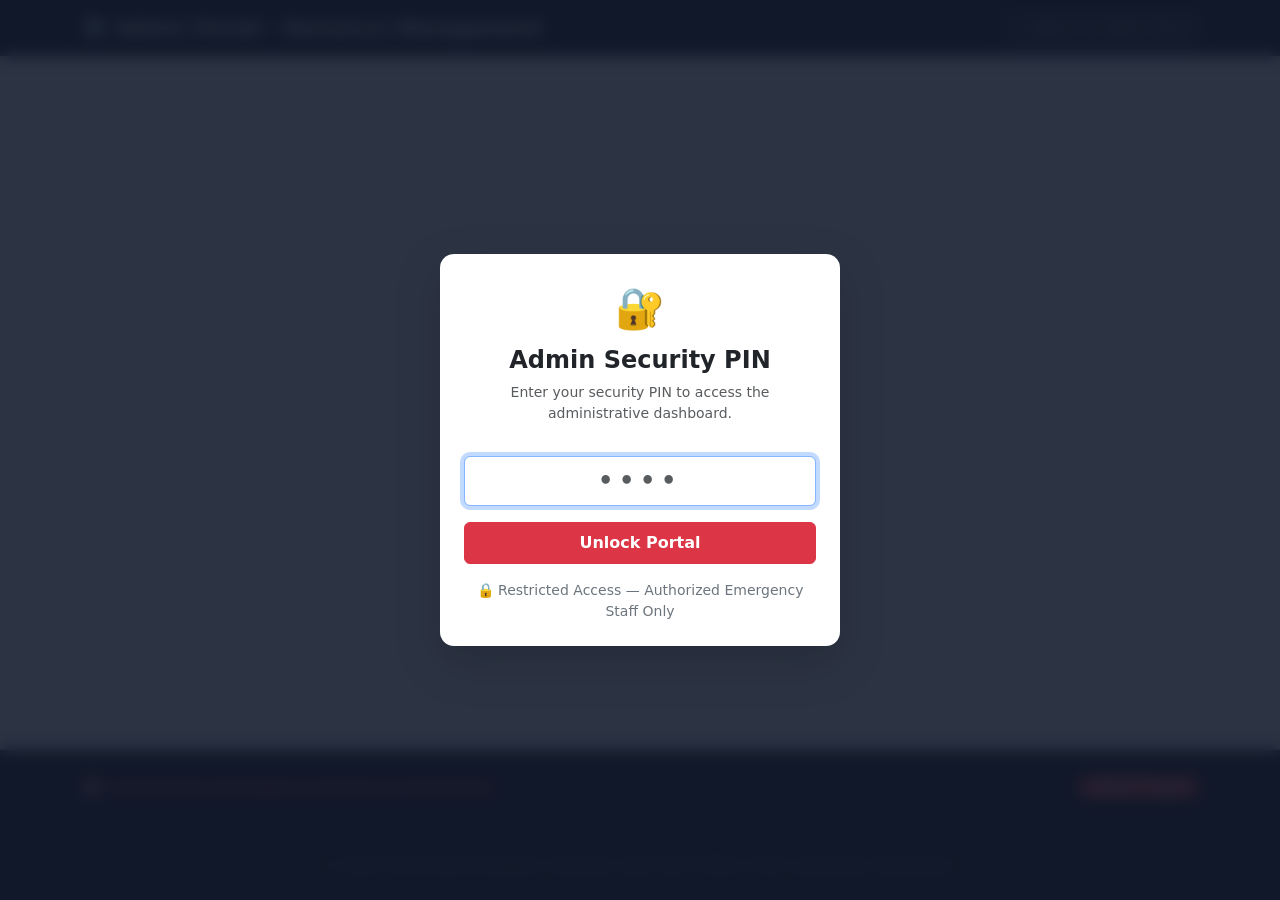
==== commit b2cfe71f: "sec: hide default PIN badge and update admin password to 0326" ====
--- a/admin.html
+++ b/admin.html
@@ -50,8 +50,8 @@
           Unlock Portal
         </button>
       </form>
-      <div class="mt-3">
-        <span class="badge bg-light text-secondary border">Default PIN: <strong>1234</strong></span>
+      <div class="mt-3 text-muted small">
+        <span class="text-secondary">🔒 Restricted Access — Authorized Emergency Staff Only</span>
       </div>
     </div>
   </div>
